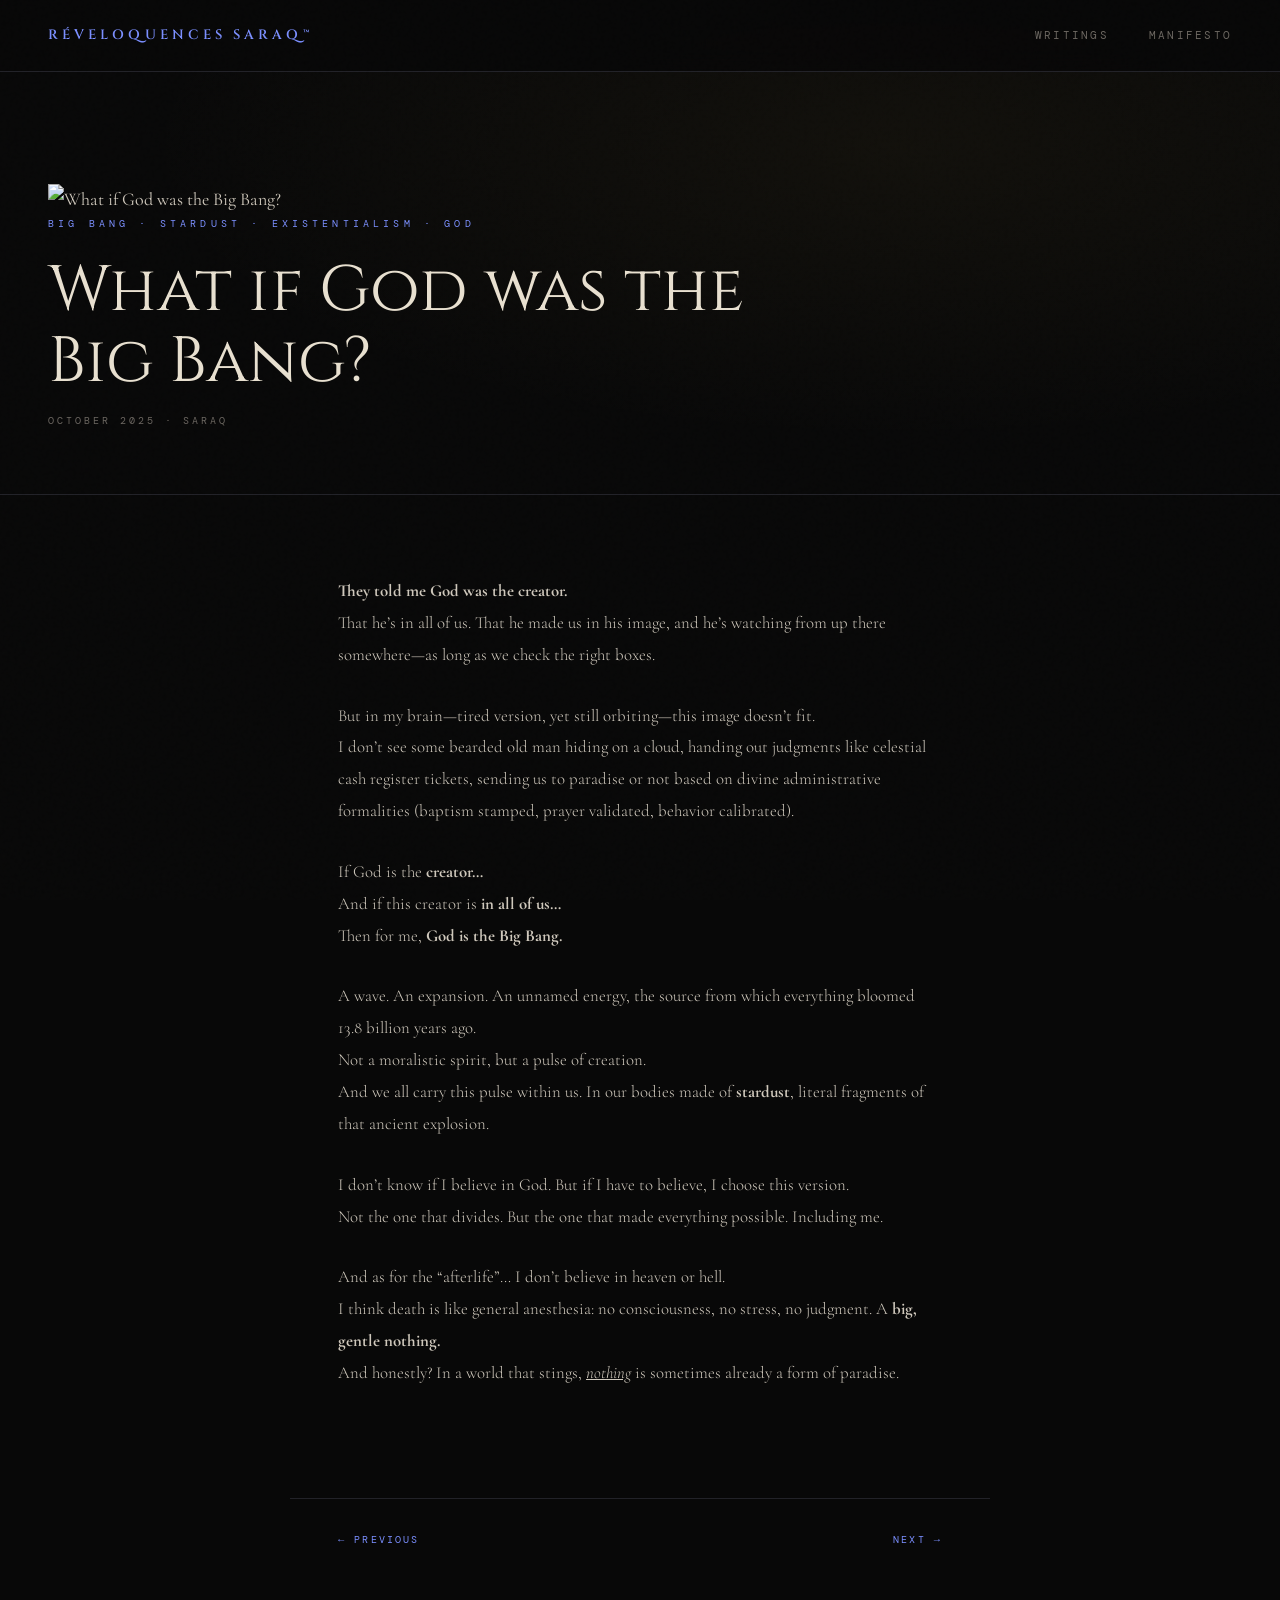
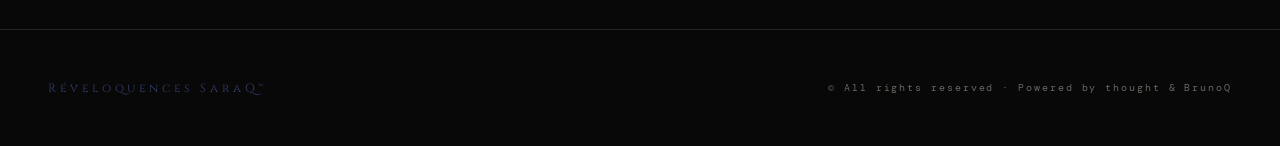
==== articles/big-bang-god.html @ 14fab40d "Add files via upload" ====
<!DOCTYPE html>
<html lang="en">
<head>
  <meta charset="UTF-8"/>
  <meta name="viewport" content="width=device-width, initial-scale=1.0"/>
  <title>What if God was the Big Bang? — Réveloquences SaraQ™</title>
  <link href="https://fonts.googleapis.com/css2?family=Cormorant+Garamond:ital,wght@0,300;0,400;0,600;0,700;1,300;1,400;1,600&family=Cinzel:wght@400;600;900&family=DM+Mono:ital,wght@0,300;1,300&display=swap" rel="stylesheet"/>
  <link rel="stylesheet" href="../style.css"/>
  <style>
    .article-hero {
      min-height: 55vh;
      display: flex;
      flex-direction: column;
      justify-content: flex-end;
      padding: 8rem 3rem 4rem;
      position: relative;
      border-bottom: 1px solid var(--border);
      overflow: hidden;
    }
    .article-hero::before {
      content: '';
      position: absolute;
      inset: 0;
      background: radial-gradient(ellipse at 70% 30%, rgba(201,168,76,0.05) 0%, transparent 60%);
      pointer-events: none;
    }
    .article-tag {
      font-family: 'DM Mono', monospace;
      font-size: 0.65rem;
      letter-spacing: 0.4em;
      color: var(--gold);
      text-transform: uppercase;
      margin-bottom: 1.5rem;
      opacity: 0;
      animation: fadeUp 0.8s 0.1s forwards;
    }
    .article-title {
      font-family: 'Cinzel', serif;
      font-size: clamp(2rem, 5vw, 4rem);
      font-weight: 400;
      color: var(--cream);
      line-height: 1.1;
      margin-bottom: 1rem;
      max-width: 750px;
      opacity: 0;
      animation: fadeUp 0.8s 0.2s forwards;
    }
    .article-subtitle {
      font-size: 1.15rem;
      font-weight: 300;
      font-style: italic;
      color: var(--muted);
      max-width: 600px;
      margin-bottom: 2rem;
      opacity: 0;
      animation: fadeUp 0.8s 0.3s forwards;
    }
    .article-meta {
      font-family: 'DM Mono', monospace;
      font-size: 0.62rem;
      letter-spacing: 0.3em;
      color: var(--muted);
      text-transform: uppercase;
      opacity: 0;
      animation: fadeUp 0.8s 0.4s forwards;
    }
    .article-body {
      max-width: 700px;
      margin: 0 auto;
      padding: 5rem 3rem;
    }
    .article-body p {
      margin-bottom: 1.8rem;
      font-size: 1.05rem;
      font-weight: 300;
      line-height: 1.9;
    }
    .article-body h2 {
      font-family: 'Cinzel', serif;
      font-size: 1.3rem;
      font-weight: 400;
      color: var(--cream);
      margin: 3rem 0 1.5rem;
    }
    /* Citation mise en valeur */
    .pullquote {
      border-left: 2px solid var(--gold);
      padding: 1.5rem 2rem;
      margin: 3rem 0;
      font-size: 1.2rem;
      font-style: italic;
      font-weight: 300;
      color: var(--cream);
      line-height: 1.6;
    }
    .highlight { color: var(--gold); font-style: italic; }
    .article-nav {
      max-width: 700px;
      margin: 0 auto;
      padding: 2rem 3rem 5rem;
      display: flex;
      justify-content: space-between;
      border-top: 1px solid var(--border);
    }
    .article-nav a {
      font-family: 'DM Mono', monospace;
      font-size: 0.65rem;
      letter-spacing: 0.2em;
      color: var(--gold);
      text-decoration: none;
      text-transform: uppercase;
    }
    .article-nav a:hover { color: var(--cream); }

    @media (max-width: 700px) {
      .article-hero { padding: 7rem 1.5rem 3rem; }
      .article-body { padding: 3rem 1.5rem; }
      .article-nav { padding: 2rem 1.5rem 4rem; }
    }
  </style>
</head>
<body>

  <header>
    <a class="logo" href="../index.html">Réveloquences SaraQ™</a>
    <nav>
      <a href="../index.html#writings">Writings</a>
      <a href="../index.html#manifesto">Manifesto</a>
    </nav>
  </header>

  <!-- 🔧 CHANGE: tag, title, subtitle, date -->
  <section class="article-hero">
    <img class="article-hero-img" src="../assets/images/big-bang-god.jpg" alt="What if God was the Big Bang?">
    <p class="article-tag">Big Bang · Stardust · Existentialism · God</p>
    <h1 class="article-title">What if God was the Big Bang?</h1>
    <p class="article-meta">October 2025 · SaraQ</p>
  </section>

  <!-- 🔧 CHANGE: write your article here -->
  <article class="article-body">

    <p><strong>They told me God was the creator.</strong><br/>
      That he’s in all of us. That he made us in his image, and he’s watching from up there somewhere—as long as we check the right boxes.</p>

    <p>But in my brain—tired version, yet still orbiting—this image doesn’t fit.<br/>
       I don’t see some bearded old man hiding on a cloud, handing out judgments like celestial cash register tickets, sending us to paradise or not based on divine administrative formalities (baptism stamped, prayer validated, behavior calibrated).</p>

    <p> If God is the <strong>creator…</strong><br/>
        And if this creator is <strong>in all of us…</strong><br/>
        Then for me, <strong>God is the Big Bang.</strong></p>

    <p>A wave. An expansion. An unnamed energy, the source from which everything bloomed 13.8 billion years ago.<br/>
       Not a moralistic spirit, but a pulse of creation.<br/>
       And we all carry this pulse within us. In our bodies made of <strong>stardust</strong>, literal fragments of that ancient explosion.</p>

    <p>I don’t know if I believe in God. But if I have to believe, I choose this version.<br/>
       Not the one that divides. But the one that made everything possible. Including me.</p>

    <p>And as for the “afterlife”… I don’t believe in heaven or hell.<br/>
       I think death is like general anesthesia: no consciousness, no stress, no judgment. A <strong>big, gentle nothing.</strong><br/>
       And honestly? In a world that stings, <span style="text-decoration:underline"><em>nothing</em></span> is sometimes already a form of paradise.</p>

  </article>

  <!-- 🔧 CHANGE: liens vers article précédent/suivant -->
  <div class="article-nav">
    <a href="saron-hypothesis.html">← Previous</a>
    <a href="manifesto-2026.html">Next →</a>
  </div>

  <footer>
    <span class="footer-logo">Réveloquences SaraQ™</span>
    <span class="footer-copy">© All rights reserved · Powered by thought & BrunoQ</span>
  </footer>

  <div id="cusdis_thread"
          data-host="https://cusdis-production-ca02.up.railway.app"
          data-app-id="045aa639-ada7-4998-9cf9-d086548b4e2a"
          data-page-id="big-bang-god"
          data-page-url="https://reveloquences-saraq.com/big-bang-god.html"
          data-page-title="What if God was the Big Bang?"
        ></div>
        <script async defer src="https://cusdis-production-ca02.up.railway.app/js/cusdis.es.js"></script>


</body>
</html>
---- style.css ----
:root {
  --black: #080808;
  --deep: #0d0d0f;
  --surface: #111114;
  --border: #222228;
  --gold: #7B8FFF;
  --gold-dim: rgba(123, 143, 255, 0.4);
  --gold-glow: rgba(123, 143, 255, 0.08);
  --cream: #e8e0d0;
  --muted: #6b6660;
  --text: #cfc8bc;
}

*, *::before, *::after { box-sizing: border-box; margin: 0; padding: 0; }
html { scroll-behavior: smooth; }

body {
  background: var(--black);
  color: var(--text);
  font-family: 'Cormorant Garamond', Georgia, serif;
  font-size: 18px;
  line-height: 1.7;
  overflow-x: hidden;
}

body::before {
  content: '';
  position: fixed;
  inset: 0;
  background-image: url("data:image/svg+xml,%3Csvg viewBox='0 0 256 256' xmlns='http://www.w3.org/2000/svg'%3E%3Cfilter id='noise'%3E%3CfeTurbulence type='fractalNoise' baseFrequency='0.9' numOctaves='4' stitchTiles='stitch'/%3E%3C/filter%3E%3Crect width='100%25' height='100%25' filter='url(%23noise)' opacity='0.04'/%3E%3C/svg%3E");
  pointer-events: none;
  z-index: 1000;
  opacity: 0.4;
}

/* ── HEADER ── */
header {
  position: fixed;
  top: 0; left: 0; right: 0;
  z-index: 100;
  padding: 1.5rem 3rem;
  display: flex;
  align-items: center;
  justify-content: space-between;
  border-bottom: 1px solid var(--border);
  background: rgba(8,8,8,0.85);
  backdrop-filter: blur(12px);
}

.logo {
  font-family: 'Cinzel', serif;
  font-size: 0.85rem;
  font-weight: 600;
  letter-spacing: 0.3em;
  color: var(--gold);
  text-transform: uppercase;
  text-decoration: none;
}

nav { display: flex; gap: 2.5rem; align-items: center; }

nav a {
  font-family: 'DM Mono', monospace;
  font-size: 0.7rem;
  letter-spacing: 0.2em;
  color: var(--muted);
  text-decoration: none;
  text-transform: uppercase;
  transition: color 0.3s;
}
nav a:hover { color: var(--gold); }

/* ── SCROLLBAR ── */
::-webkit-scrollbar { width: 4px; }
::-webkit-scrollbar-track { background: var(--black); }
::-webkit-scrollbar-thumb { background: var(--gold-dim); }

/* ── DIVIDER ── */
.divider {
  display: flex;
  align-items: center;
  gap: 1rem;
  padding: 0 3rem;
  margin: 2rem 0;
}
.divider-line { flex: 1; height: 1px; background: var(--border); }
.divider-symbol {
  font-family: 'DM Mono', monospace;
  font-size: 0.68rem;
  letter-spacing: 0.3em;
  color: var(--gold-dim);
  text-transform: uppercase;
}

/* ── SECTION LABEL ── */
.section-label {
  font-family: 'DM Mono', monospace;
  font-size: 0.65rem;
  letter-spacing: 0.4em;
  color: var(--gold);
  text-transform: uppercase;
  margin-bottom: 3rem;
  display: flex;
  align-items: center;
  gap: 1rem;
}
.section-label::after {
  content: '';
  flex: 1;
  max-width: 60px;
  height: 1px;
  background: var(--gold-dim);
}

/* ── FOOTER ── */
footer {
  padding: 3rem;
  border-top: 1px solid var(--border);
  display: flex;
  justify-content: space-between;
  align-items: center;
}
.footer-logo {
  font-family: 'Cinzel', serif;
  font-size: 0.75rem;
  letter-spacing: 0.3em;
  color: var(--gold-dim);
}
.footer-copy {
  font-family: 'DM Mono', monospace;
  font-size: 0.6rem;
  letter-spacing: 0.2em;
  color: var(--muted);
}

/* ── ANIMATIONS ── */
@keyframes fadeUp {
  from { opacity: 0; transform: translateY(24px); }
  to   { opacity: 1; transform: translateY(0); }
}

/* ── MOBILE ── */
@media (max-width: 700px) {
  header { padding: 1.2rem 1.5rem; }
  nav { gap: 1.5rem; }
  footer { flex-direction: column; gap: 1rem; text-align: center; }
  .divider { padding: 0 1.5rem; }
}
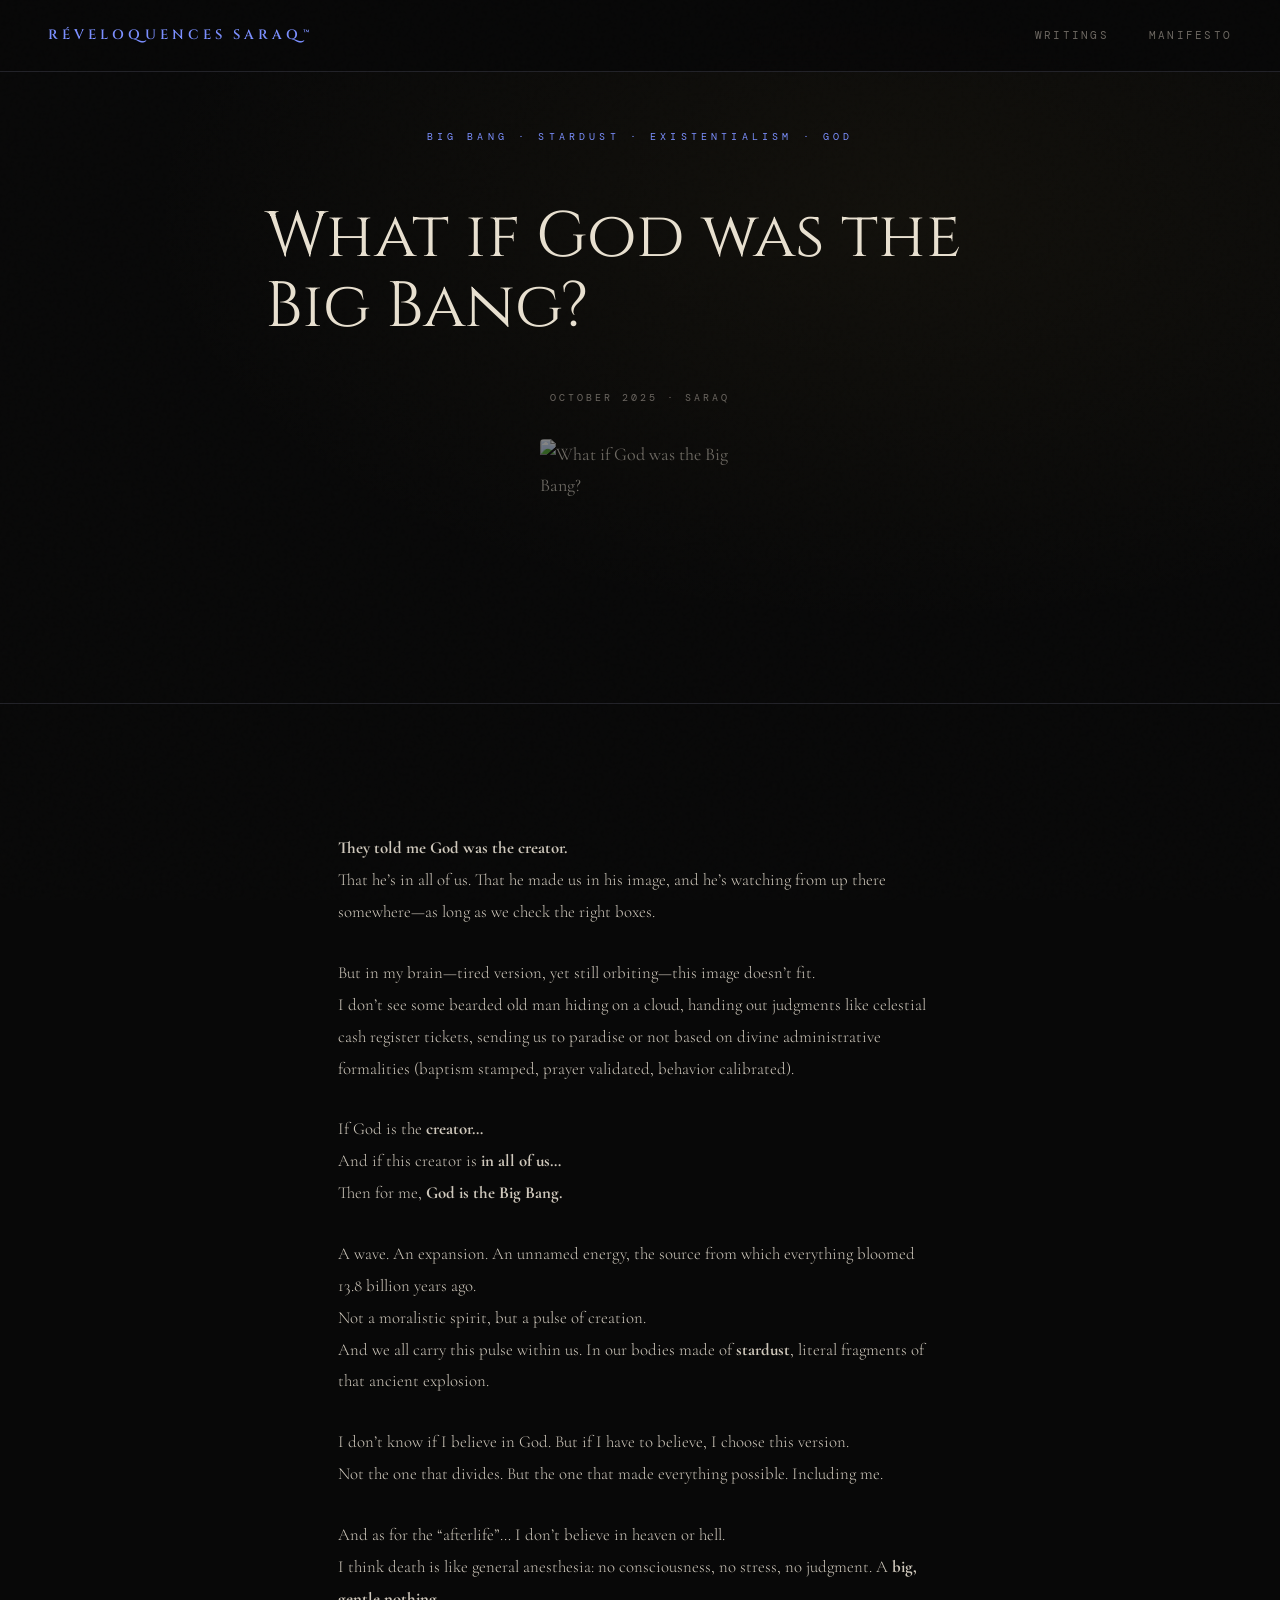
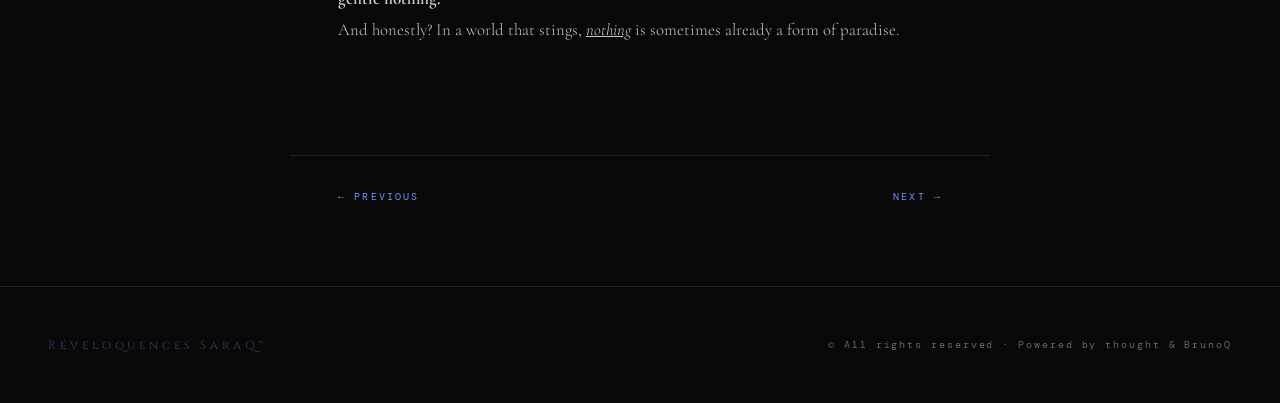
==== commit 96dfd309: "Add files via upload" ====
--- a/articles/big-bang-god.html
+++ b/articles/big-bang-god.html
@@ -130,11 +130,11 @@
   </header>
 
   <!-- 🔧 CHANGE: tag, title, subtitle, date -->
-  <section class="article-hero">
-    <img class="article-hero-img" src="../assets/images/big-bang-god.jpg" alt="What if God was the Big Bang?">
+  <section class="article-hero">    
     <p class="article-tag">Big Bang · Stardust · Existentialism · God</p>
     <h1 class="article-title">What if God was the Big Bang?</h1>
     <p class="article-meta">October 2025 · SaraQ</p>
+    <img class="article-hero-img" src="../assets/images/big-bang-god.jpg" alt="What if God was the Big Bang?">
   </section>
 
   <!-- 🔧 CHANGE: write your article here -->
--- a/style.css
+++ b/style.css
@@ -146,3 +146,29 @@
   footer { flex-direction: column; gap: 1rem; text-align: center; }
   .divider { padding: 0 1.5rem; }
 }
+
+/* ── CARD THUMBNAIL ── */
+.card-thumbnail {
+  width: 100%;
+  aspect-ratio: 16 / 9;
+  object-fit: cover;
+  border-radius: 4px;
+  margin-bottom: 1.2rem;
+  border: 1px solid var(--border);
+  display: block;
+}
+
+.article-hero-img {
+  width: 200px;
+  height: 200px;
+  object-fit: cover;
+  opacity: 0.5;  /* joue avec cette valeur — 0.4, 0.5, 0.7 */
+  border-radius: 4px;
+}
+
+.article-hero {
+  display: flex;
+  align-items: center;
+  gap: 2rem;
+  margin-bottom: 3rem;
+}
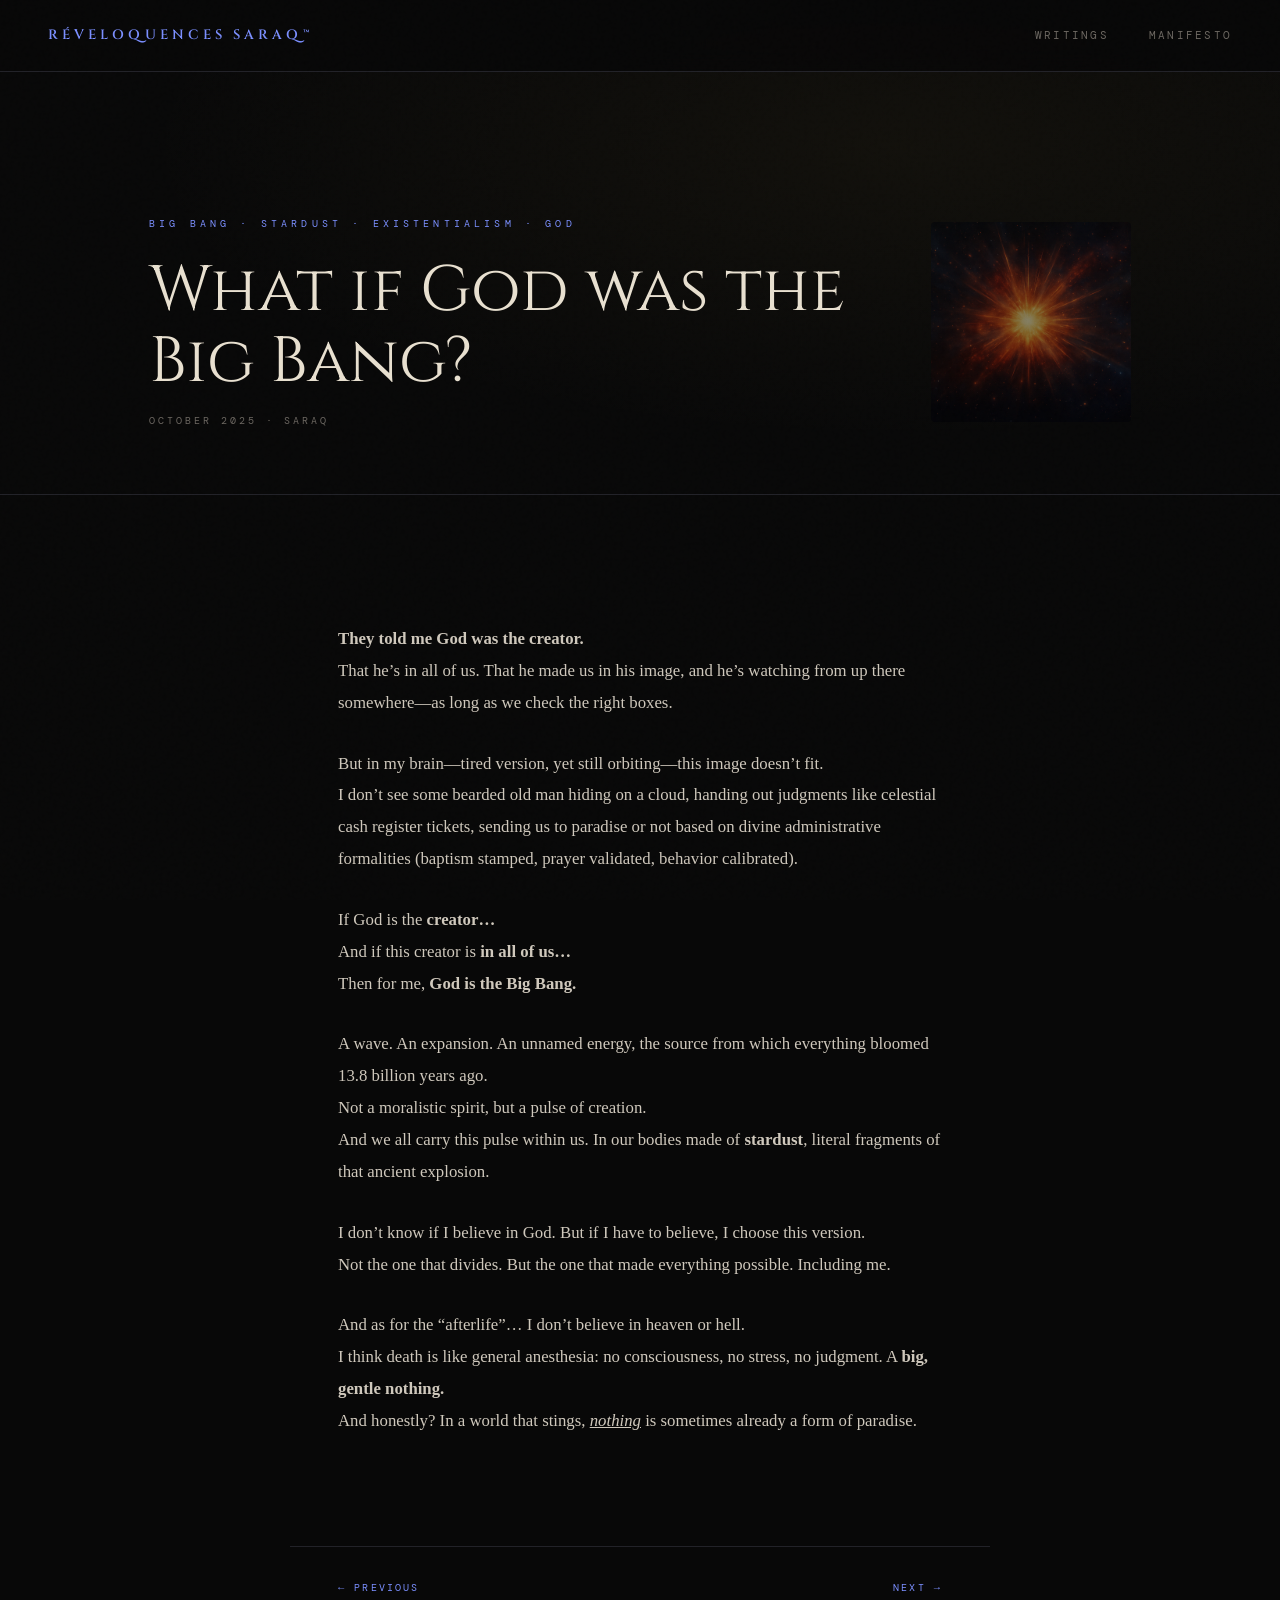
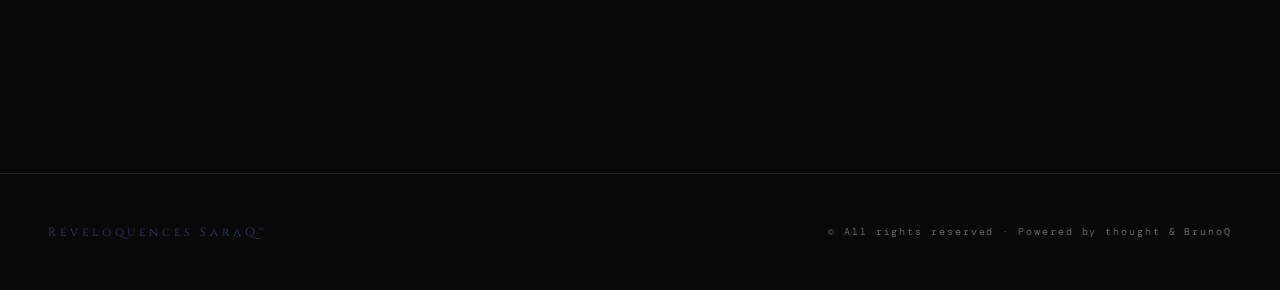
==== commit 199aecc7: "Add files via upload" ====
--- a/articles/big-bang-god.html
+++ b/articles/big-bang-god.html
@@ -130,11 +130,15 @@
   </header>
 
   <!-- 🔧 CHANGE: tag, title, subtitle, date -->
-  <section class="article-hero">    
-    <p class="article-tag">Big Bang · Stardust · Existentialism · God</p>
-    <h1 class="article-title">What if God was the Big Bang?</h1>
-    <p class="article-meta">October 2025 · SaraQ</p>
-    <img class="article-hero-img" src="../assets/images/big-bang-god.jpg" alt="What if God was the Big Bang?">
+  <section class="article-hero">  
+   <div style="display:flex; align-items:center; gap:2rem;">
+    <div>  
+     <p class="article-tag">Big Bang · Stardust · Existentialism · God</p>
+     <h1 class="article-title">What if God was the Big Bang?</h1>
+     <p class="article-meta">October 2025 · SaraQ</p>
+    </div>
+    <img class="article-hero-img" src="../images/big-bang-god.png" alt="What if God was the Big Bang?">
+   </div>
   </section>
 
   <!-- 🔧 CHANGE: write your article here -->
@@ -163,16 +167,12 @@
 
   </article>
 
+  
   <!-- 🔧 CHANGE: liens vers article précédent/suivant -->
   <div class="article-nav">
     <a href="saron-hypothesis.html">← Previous</a>
     <a href="manifesto-2026.html">Next →</a>
   </div>
-
-  <footer>
-    <span class="footer-logo">Réveloquences SaraQ™</span>
-    <span class="footer-copy">© All rights reserved · Powered by thought & BrunoQ</span>
-  </footer>
 
   <div id="cusdis_thread"
           data-host="https://cusdis-production-ca02.up.railway.app"
@@ -183,6 +183,12 @@
         ></div>
         <script async defer src="https://cusdis-production-ca02.up.railway.app/js/cusdis.es.js"></script>
 
+  <footer>
+    <span class="footer-logo">Réveloquences SaraQ™</span>
+    <span class="footer-copy">© All rights reserved · Powered by thought & BrunoQ</span>
+  </footer>
+
+  
 
 </body>
 </html>
--- a/style.css
+++ b/style.css
@@ -17,7 +17,7 @@
 body {
   background: var(--black);
   color: var(--text);
-  font-family: 'Cormorant Garamond', Georgia, serif;
+  font-family: 'Ubuntu Condensed', Georgia, serif;
   font-size: 18px;
   line-height: 1.7;
   overflow-x: hidden;
@@ -171,4 +171,10 @@
   align-items: center;
   gap: 2rem;
   margin-bottom: 3rem;
+}
+
+#cusdis_thread {
+  max-width: 700px;
+  margin: 0 auto;
+  padding: 3rem;
 }
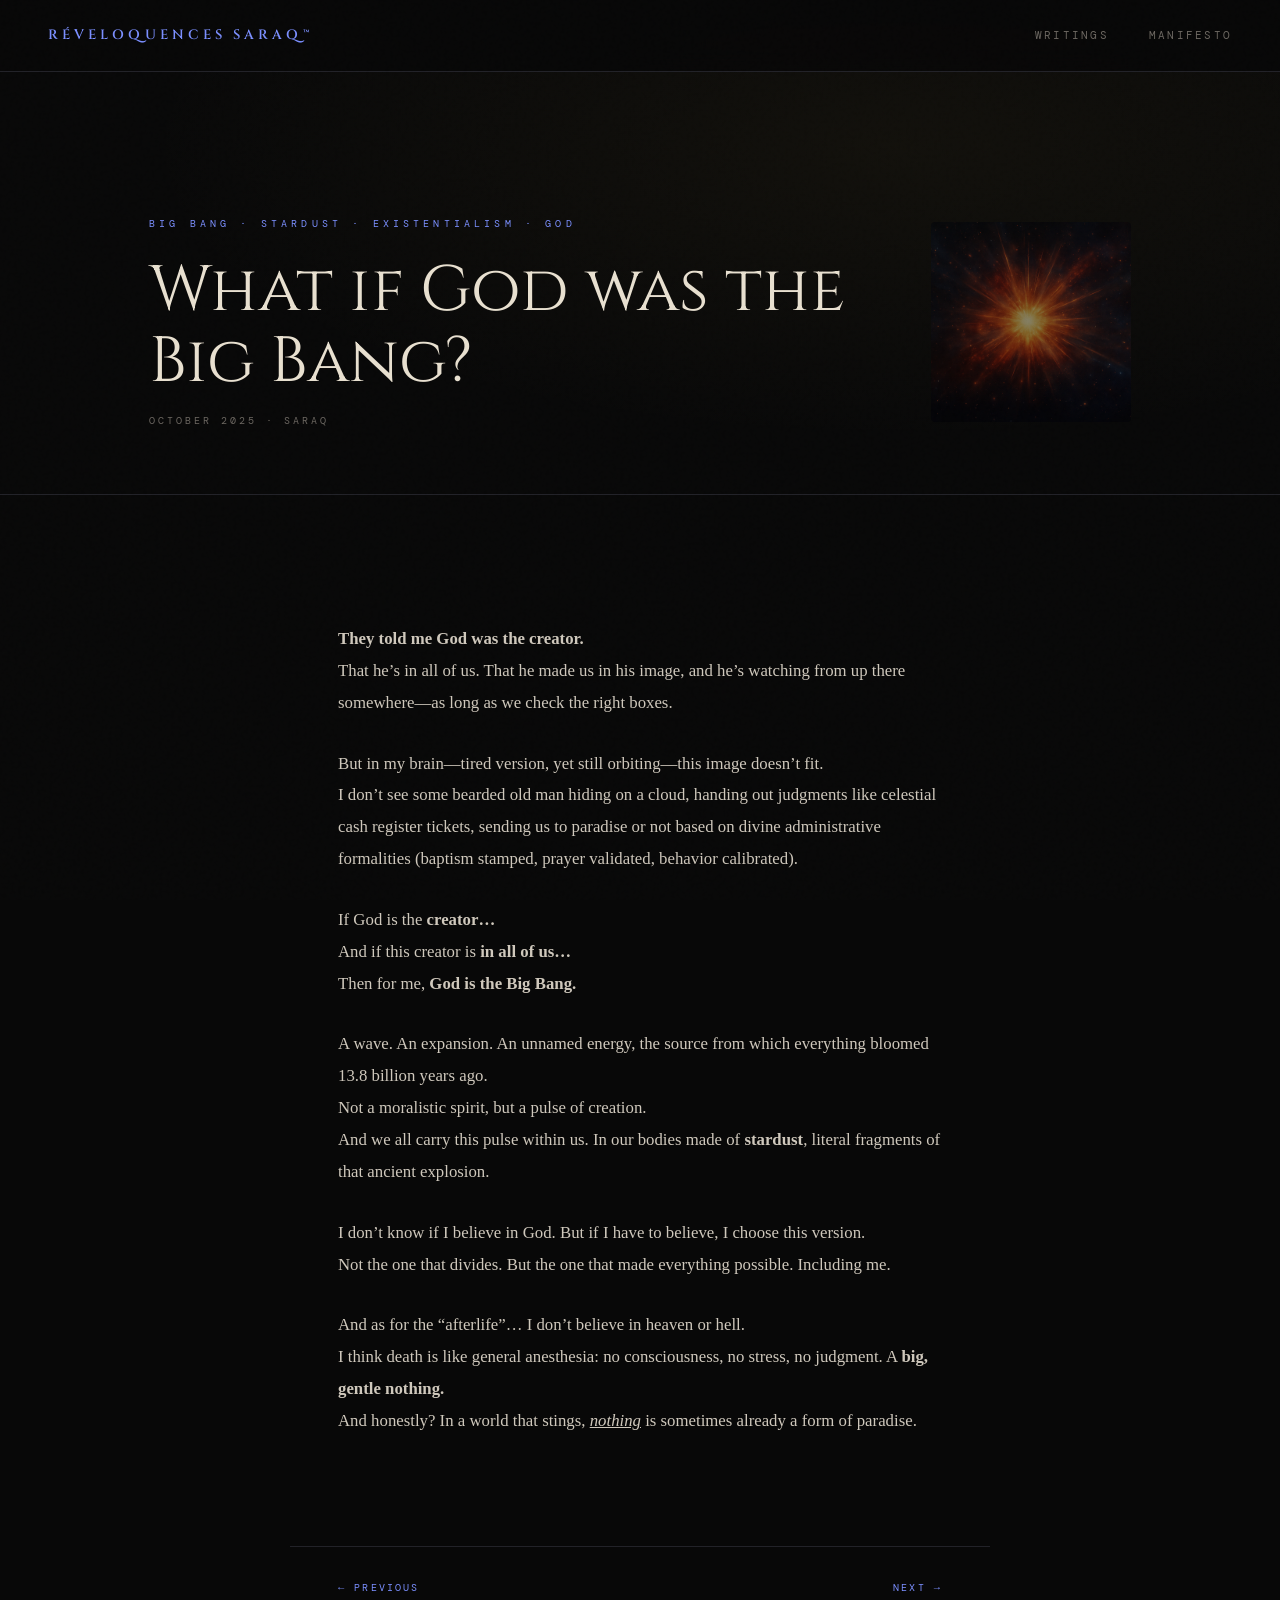
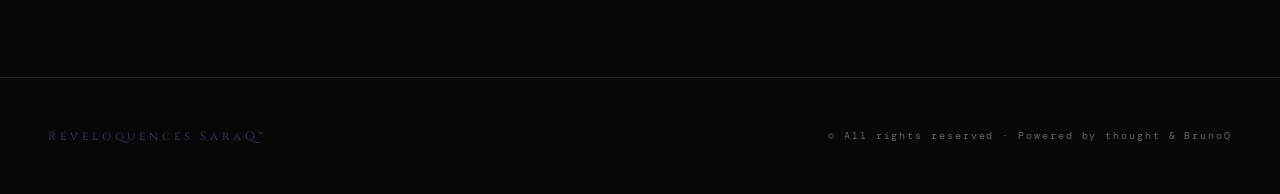
==== commit 1b46f49c: "Add files via upload" ====
--- a/articles/big-bang-god.html
+++ b/articles/big-bang-god.html
@@ -174,14 +174,21 @@
     <a href="manifesto-2026.html">Next →</a>
   </div>
 
-  <div id="cusdis_thread"
-          data-host="https://cusdis-production-ca02.up.railway.app"
-          data-app-id="045aa639-ada7-4998-9cf9-d086548b4e2a"
-          data-page-id="big-bang-god"
-          data-page-url="https://reveloquences-saraq.com/big-bang-god.html"
-          data-page-title="What if God was the Big Bang?"
-        ></div>
-        <script async defer src="https://cusdis-production-ca02.up.railway.app/js/cusdis.es.js"></script>
+  <script src="https://giscus.app/client.js"
+        data-repo="SET1720/Reveloquences-SaraQ"
+        data-repo-id="R_kgDORysgpA"
+        data-category="Announcements"
+        data-category-id="DIC_kwDORysgpM4C5tHQ"
+        data-mapping="pathname"
+        data-strict="0"
+        data-reactions-enabled="1"
+        data-emit-metadata="0"
+        data-input-position="bottom"
+        data-theme="dark"
+        data-lang="en"
+        crossorigin="anonymous"
+        async>
+</script>
 
   <footer>
     <span class="footer-logo">Réveloquences SaraQ™</span>
--- a/style.css
+++ b/style.css
@@ -171,10 +171,4 @@
   align-items: center;
   gap: 2rem;
   margin-bottom: 3rem;
-}
-
-#cusdis_thread {
-  max-width: 700px;
-  margin: 0 auto;
-  padding: 3rem;
 }
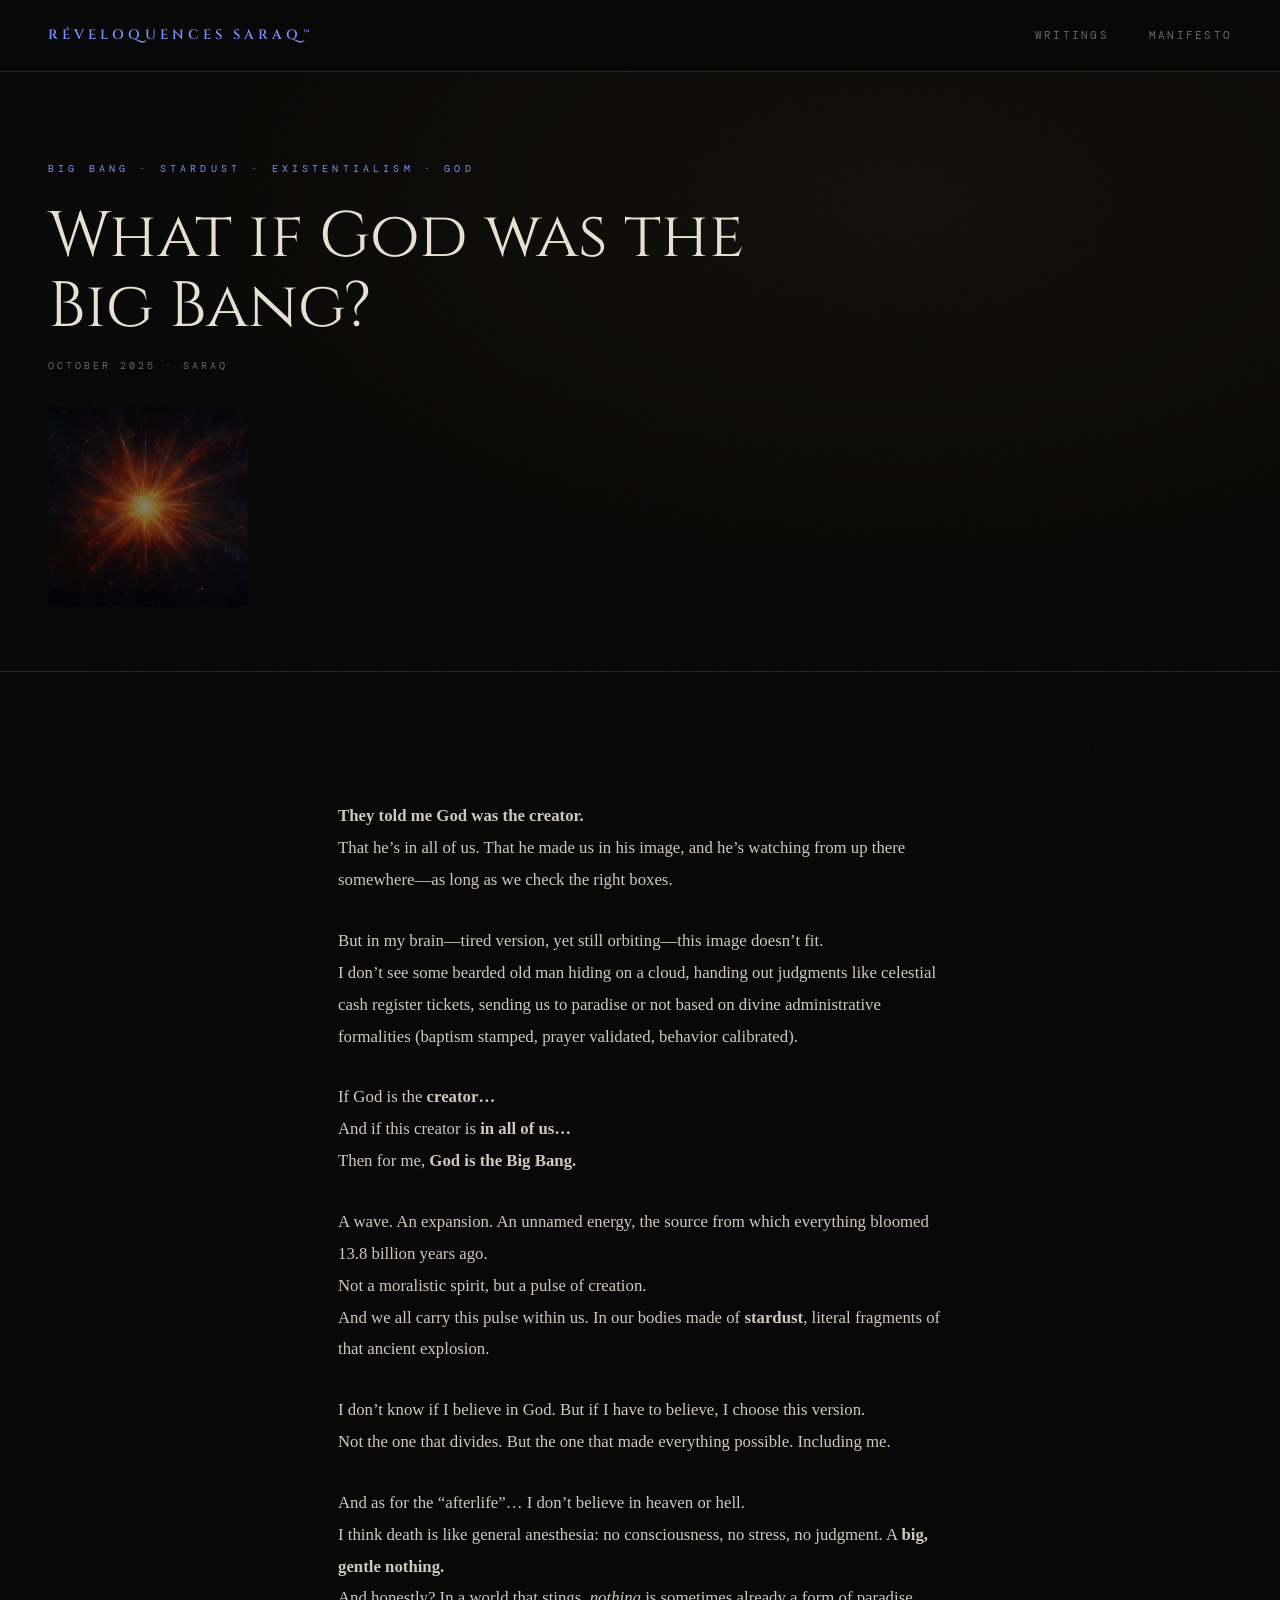
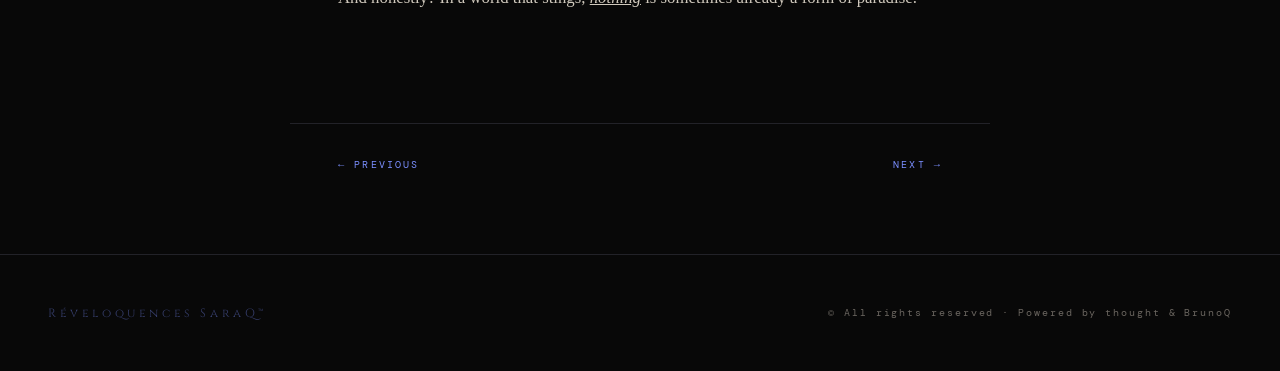
==== commit 1ab0d440: "Add files via upload" ====
--- a/articles/big-bang-god.html
+++ b/articles/big-bang-god.html
@@ -131,7 +131,7 @@
 
   <!-- 🔧 CHANGE: tag, title, subtitle, date -->
   <section class="article-hero">  
-   <div style="display:flex; align-items:center; gap:2rem;">
+   <div style="display:flex; align-items:center; gap:2rem; width:100%; justify-content:space-between;"></div>
     <div>  
      <p class="article-tag">Big Bang · Stardust · Existentialism · God</p>
      <h1 class="article-title">What if God was the Big Bang?</h1>
--- a/style.css
+++ b/style.css
@@ -168,7 +168,7 @@
 
 .article-hero {
   display: flex;
-  align-items: center;
+  align-items: flex-start;
   gap: 2rem;
   margin-bottom: 3rem;
 }
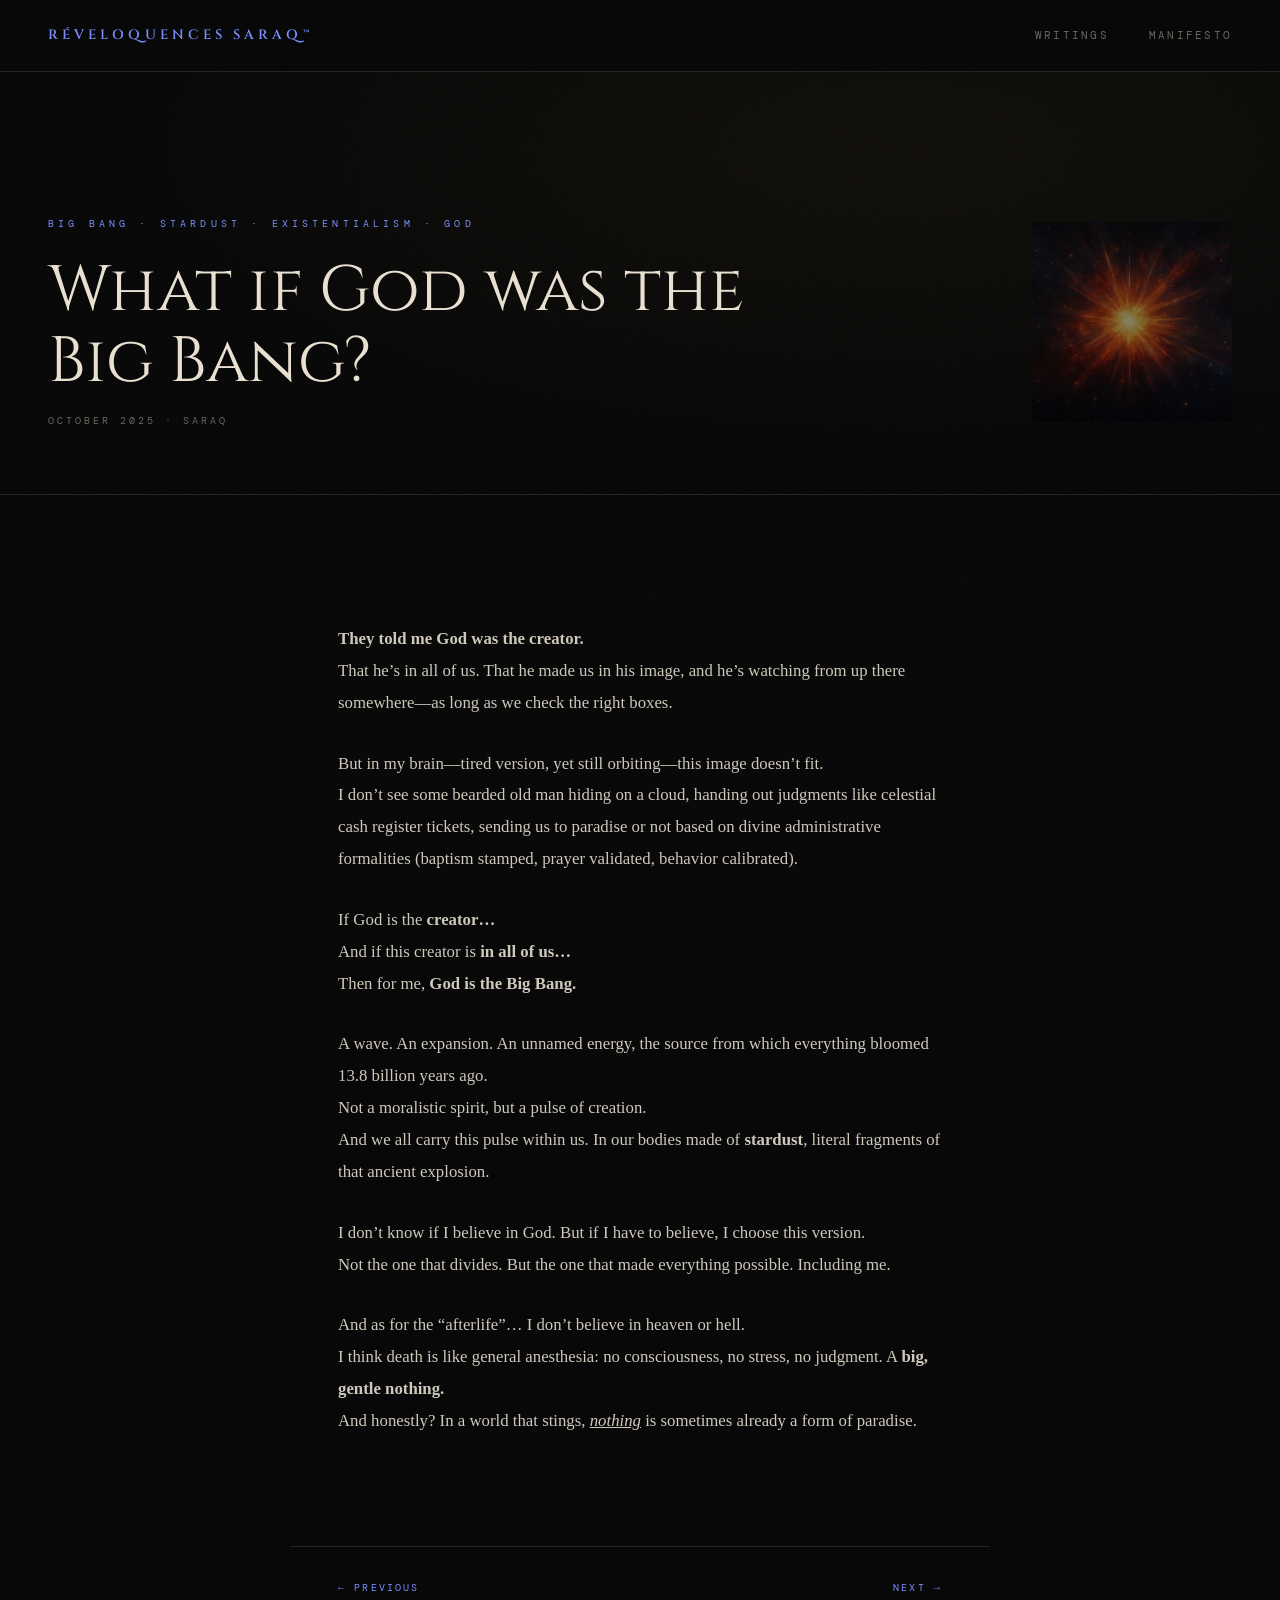
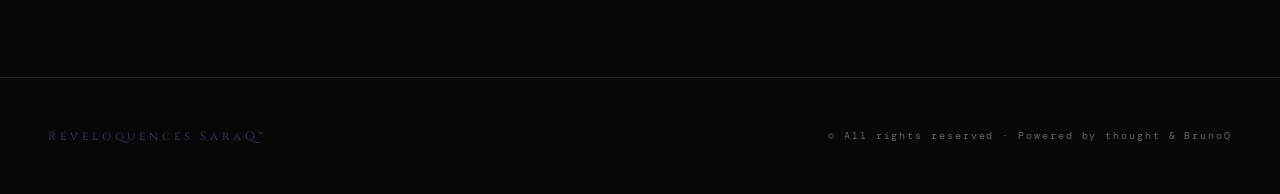
==== commit 039bd786: "Add files via upload" ====
--- a/articles/big-bang-god.html
+++ b/articles/big-bang-god.html
@@ -131,7 +131,7 @@
 
   <!-- 🔧 CHANGE: tag, title, subtitle, date -->
   <section class="article-hero">  
-   <div style="display:flex; align-items:center; gap:2rem; width:100%; justify-content:space-between;"></div>
+   <div style="display:flex; align-items:center; gap:2rem; width:100%; justify-content:space-between;">
     <div>  
      <p class="article-tag">Big Bang · Stardust · Existentialism · God</p>
      <h1 class="article-title">What if God was the Big Bang?</h1>
--- a/style.css
+++ b/style.css
@@ -168,7 +168,7 @@
 
 .article-hero {
   display: flex;
-  align-items: flex-start;
+  align-items: right;
   gap: 2rem;
   margin-bottom: 3rem;
 }
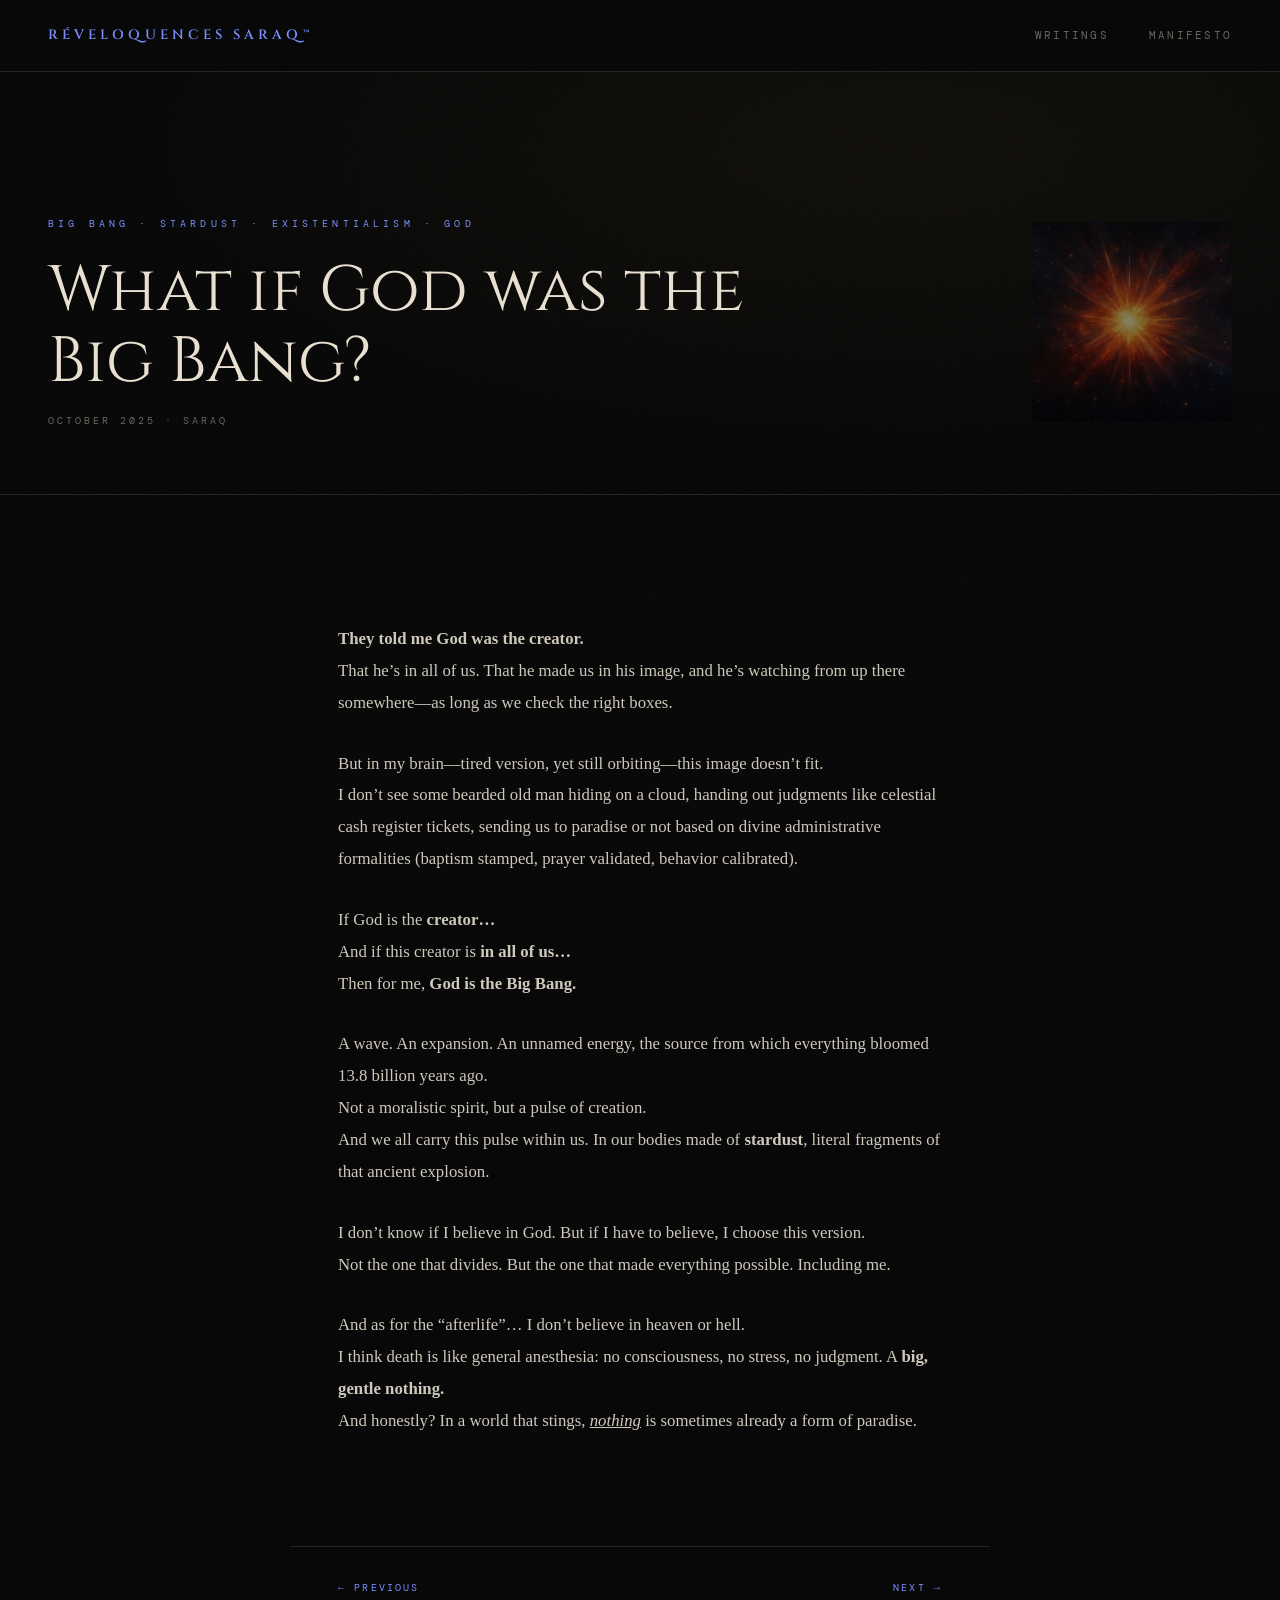
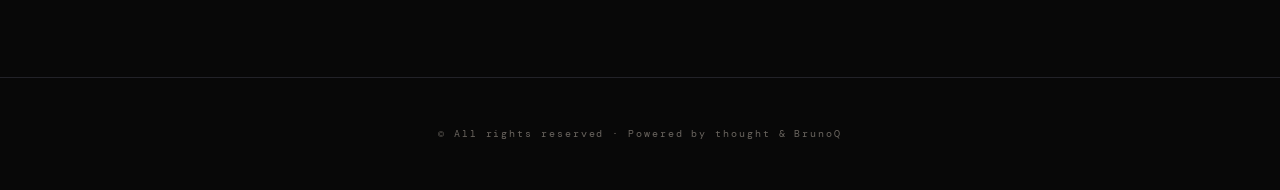
==== commit c617e0c1: "Add files via upload" ====
--- a/articles/big-bang-god.html
+++ b/articles/big-bang-god.html
@@ -191,7 +191,6 @@
 </script>
 
   <footer>
-    <span class="footer-logo">Réveloquences SaraQ™</span>
     <span class="footer-copy">© All rights reserved · Powered by thought & BrunoQ</span>
   </footer>
 
--- a/style.css
+++ b/style.css
@@ -117,8 +117,11 @@
   padding: 3rem;
   border-top: 1px solid var(--border);
   display: flex;
-  justify-content: space-between;
+  flex-direction: column;
+  justify-content: center;
   align-items: center;
+  gap: 0.5rem;
+  text-align: center;
 }
 .footer-logo {
   font-family: 'Cinzel', serif;
@@ -168,7 +171,7 @@
 
 .article-hero {
   display: flex;
-  align-items: right;
+  align-items: flex-start;
   gap: 2rem;
   margin-bottom: 3rem;
 }
